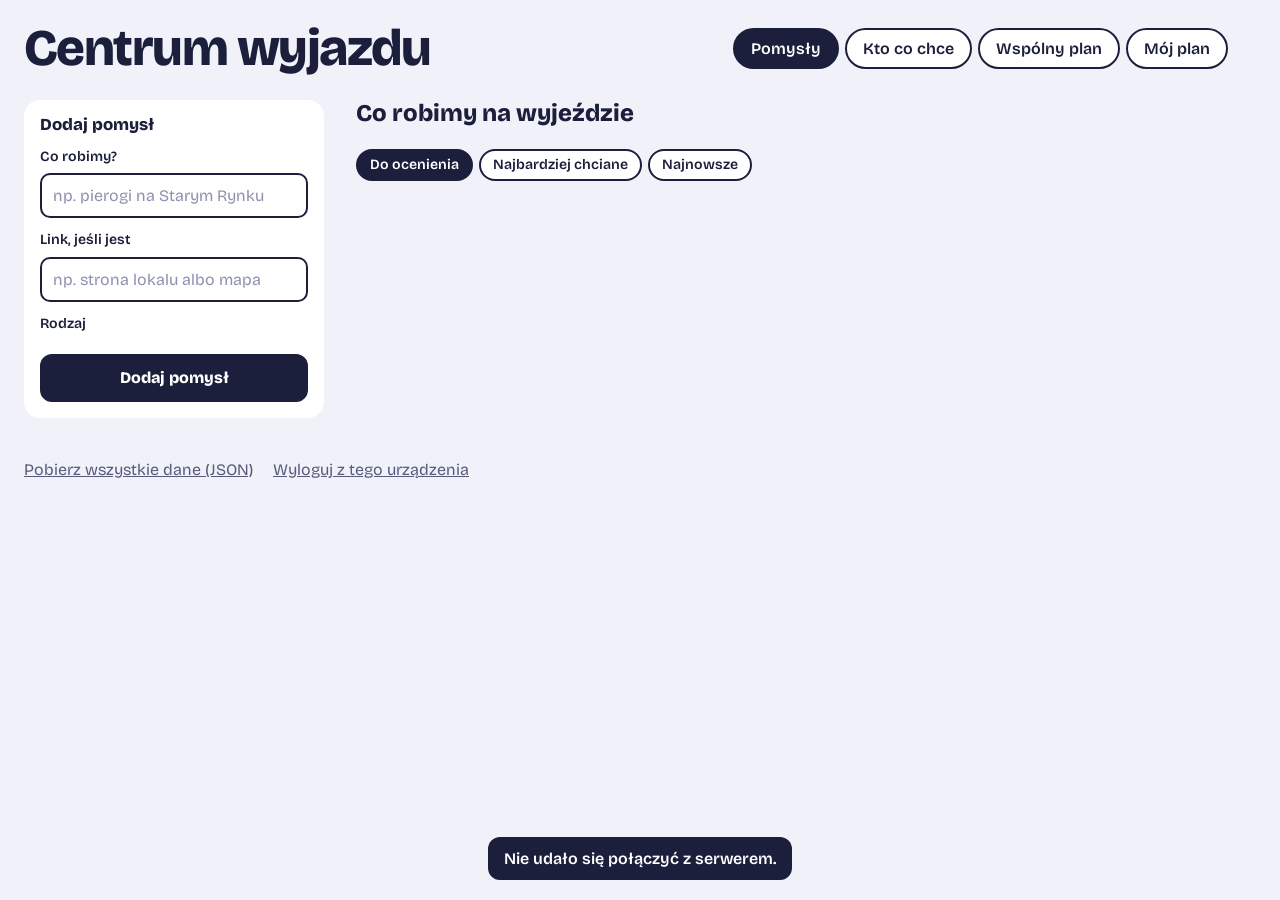
==== public/index.html @ 16a7a222 "Init with basic functions" ====
<!doctype html>
<html lang="pl">
<head>
<meta charset="utf-8">
<meta name="viewport" content="width=device-width, initial-scale=1">
<meta name="robots" content="noindex">
<title>Centrum wyjazdu</title>
<link rel="preconnect" href="https://fonts.googleapis.com">
<link rel="preconnect" href="https://fonts.gstatic.com" crossorigin>
<link href="https://fonts.googleapis.com/css2?family=Bricolage+Grotesque:opsz,wght@12..96,400;12..96,600;12..96,800&display=swap" rel="stylesheet">
<link rel="stylesheet" href="style.css">
<link rel="icon" href="data:,">
</head>
<body>

<header class="top">
  <h1 id="title">Centrum wyjazdu</h1>
  <nav class="tabs" aria-label="Zakładki">
    <button type="button" data-view="pomysly" aria-pressed="true">Pomysły</button>
    <button type="button" data-view="chetni" aria-pressed="false">Kto co chce</button>
    <button type="button" data-view="plan" aria-pressed="false">Wspólny plan</button>
    <button type="button" data-view="moj" aria-pressed="false">Mój plan</button>
  </nav>
  <button type="button" id="me-chip" class="me" title="Zmień osobę"></button>
</header>

<main>
  <section id="view-pomysly" class="ideas-view">
    <form id="add" class="add" autocomplete="off">
      <h3>Dodaj pomysł</h3>
      <label for="add-title">Co robimy?</label>
      <input id="add-title" name="title" maxlength="60" placeholder="np. pierogi na Starym Rynku" required>
      <label for="add-link">Link, jeśli jest</label>
      <input id="add-link" name="link" maxlength="300" inputmode="url" placeholder="np. strona lokalu albo mapa">
      <fieldset>
        <legend>Rodzaj</legend>
        <div id="cats" class="cats"></div>
      </fieldset>
      <button type="submit" class="btn">Dodaj pomysł</button>
    </form>

    <div>
      <h2>Co robimy na wyjeździe</h2>
      <p id="ideas-summary" class="hint"></p>
      <a href="#add" class="btn-line jump">Dodaj pomysł</a>
      <div id="filters" class="filters" role="group" aria-label="Pokaż rodzaj"></div>
      <div class="sorts" role="group" aria-label="Kolejność">
        <button type="button" data-sort="todo" aria-pressed="true">Do ocenienia</button>
        <button type="button" data-sort="hot" aria-pressed="false">Najbardziej chciane</button>
        <button type="button" data-sort="new" aria-pressed="false">Najnowsze</button>
      </div>
      <div id="ideas" class="ideas"></div>
    </div>
  </section>

  <section id="view-chetni" hidden>
    <h2>Kto co chce</h2>
    <p id="rank-summary" class="hint"></p>
    <div id="rank" class="rank"></div>
    <h2>Każda osoba</h2>
    <div id="people" class="people"></div>
    <details class="history">
      <summary>Historia <small id="events-count"></small></summary>
      <ol id="events" class="events"></ol>
    </details>
  </section>

  <section id="view-plan" class="mine" hidden>
    <aside class="side">
      <h2>Do ułożenia</h2>
      <p class="hint">Najbardziej chciane na górze. Przeciągnij kafelek na plan albo stuknij kafelek, a potem „Wstaw tutaj”.</p>
      <div id="pool" class="pool" data-drop="pool"></div>
    </aside>

    <div class="board-wrap">
      <h2>Wspólny plan</h2>
      <p id="plan-summary" class="hint"></p>
      <div id="board"></div>
    </div>
  </section>

  <section id="view-moj" hidden>
    <h2 id="where-h">Gdzie kto jest</h2>
    <section class="where" aria-labelledby="where-h">
      <div id="where-list"></div>
      <form id="where-form" class="where-form" autocomplete="off">
        <label for="where-note">Dopisek, jeśli chcesz</label>
        <div class="where-row">
          <input id="where-note" maxlength="60" placeholder="np. pawilon 5, wejście">
          <button type="submit" class="btn">Jestem tutaj</button>
        </div>
        <p class="where-hint">Wysyła się raz, po stuknięciu. Znika sama po 2 godzinach.</p>
      </form>
    </section>

    <h2>Mój plan</h2>
    <p id="mine-summary" class="hint"></p>
    <div id="mine-wants"></div>
    <div id="mine-board"></div>
  </section>
</main>

<footer>
  <a href="/api/export" download>Pobierz wszystkie dane (JSON)</a>
  <button type="button" id="logout" class="linklike">Wyloguj z tego urządzenia</button>
</footer>

<dialog id="login">
  <form id="login-form">
    <h2>Centrum wyjazdu ekipy</h2>
    <label for="login-pass">Hasło ekipy</label>
    <input id="login-pass" type="password" autocomplete="current-password" required>
    <p id="login-error" class="error" role="alert"></p>
    <button type="submit" class="btn">Wejdź</button>
  </form>
</dialog>

<dialog id="who">
  <form id="who-form" method="dialog">
    <h2>Jako kto się przedstawiasz?</h2>
    <div id="who-list" class="who-list"></div>
    <label for="who-name">Nowa osoba</label>
    <input id="who-name" maxlength="24" placeholder="np. Ania" autocomplete="given-name">
    <button type="submit" class="btn">To ja</button>
  </form>
</dialog>

<div id="toast" role="status" aria-live="polite"></div>
<script src="app.js"></script>
</body>
</html>
---- public/style.css ----
:root {
  --ink: #1b1f3b;
  --ink-soft: #565b7d;
  --page: #f1f2f9;
  --paper: #ffffff;
  --t-rano: #fff1b8;
  --t-dzien: #d6ecff;
  --t-wieczor: #e2dbff;
  --t-noc: #c8cae6;
  --c-atrakcje: #2cc5b3;
  --c-pga: #ff9a4d;
  --c-jedzenie: #b3a3ff;
  --c-inne: #ffd24d;
  --font: "Bricolage Grotesque", ui-rounded, "Segoe UI", system-ui, sans-serif;
}

* { box-sizing: border-box; }
html { -webkit-text-size-adjust: 100%; }
body {
  margin: 0;
  background: var(--page);
  color: var(--ink);
  font: 400 16px/1.45 var(--font);
}
h1, h2, h3 { margin: 0; line-height: 1.1; }
h2 { font-size: 1.5rem; font-weight: 800; margin-bottom: 12px; }
h3 { font-size: 1.05rem; font-weight: 800; }
button, input { font: inherit; color: inherit; }
button { cursor: pointer; }
:focus-visible { outline: 3px solid var(--ink); outline-offset: 2px; }
[hidden] { display: none !important; }

/* ---------- nagłówek ---------- */
.top {
  display: flex; flex-wrap: wrap; align-items: center; gap: 12px 20px;
  padding: 20px 24px 16px;
  max-width: 1280px; margin: 0 auto;
}
.top h1 {
  font-size: clamp(1.9rem, 5vw, 3.2rem);
  font-weight: 800; letter-spacing: -0.03em;
  margin-right: auto;
}
.tabs { display: flex; gap: 6px; flex-wrap: wrap; }
.tabs button {
  border: 2px solid var(--ink); background: var(--paper);
  border-radius: 999px; padding: 7px 16px; font-weight: 600;
}
.tabs button[aria-pressed="true"] { background: var(--ink); color: var(--paper); }
.me {
  display: flex; align-items: center; gap: 8px;
  border: 0; background: none; padding: 4px; font-weight: 600;
  text-decoration: underline; text-underline-offset: 3px;
}

main { max-width: 1280px; margin: 0 auto; padding: 8px 24px 40px; }
.hint { color: var(--ink-soft); margin: 0 0 14px; max-width: 60ch; }
footer { max-width: 1280px; margin: 0 auto; padding: 0 24px 40px; display: flex; gap: 20px; flex-wrap: wrap; }
footer a { color: var(--ink-soft); }

/* ---------- układ "mój plan" ---------- */
.mine, .ideas-view { display: grid; grid-template-columns: 300px minmax(0, 1fr); gap: 32px; align-items: start; }
.side { position: sticky; top: 12px; }

.pool {
  display: flex; flex-direction: column; gap: 10px;
  min-height: 90px; padding: 10px;
  border: 2px dashed #b9bcd6; border-radius: 16px;
}
.pool-empty { color: var(--ink-soft); margin: auto; text-align: center; padding: 8px; }

/* ---------- kafelek ---------- */
.tile {
  --c: var(--c-inne);
  position: relative;
  display: grid; grid-template-columns: 26px minmax(0, 1fr); column-gap: 10px; align-items: center;
  background: var(--c);
  border: 2px solid var(--ink); border-radius: 12px;
  box-shadow: 3px 3px 0 var(--ink);
  padding: 9px 12px 9px 10px;
  cursor: grab; user-select: none; -webkit-user-select: none;
  touch-action: none;
}
.tile svg { width: 26px; height: 26px; grid-row: span 2; fill: var(--ink); }
.tile-title { font-weight: 800; line-height: 1.15; overflow-wrap: anywhere; }
.tile-meta { grid-column: 2; font-size: 0.82rem; line-height: 1.25; opacity: 0.85; overflow-wrap: anywhere; }
.tile[aria-pressed="true"] { box-shadow: 0 0 0 4px var(--paper), 0 0 0 7px var(--ink); }
.tile.dragging { opacity: 0.25; box-shadow: none; }
.tile.before { margin-top: 14px; }
.tile.before::before {
  content: ""; position: absolute; left: 0; right: 0; top: -12px; height: 4px;
  background: var(--ink); border-radius: 2px;
}
.tile-del {
  position: absolute; top: -9px; right: -9px;
  width: 24px; height: 24px; border-radius: 50%;
  border: 2px solid var(--ink); background: var(--paper);
  font-weight: 800; line-height: 1; padding: 0;
}
.ghost {
  position: fixed; z-index: 50; pointer-events: none; margin: 0;
  transform: rotate(-3deg); box-shadow: 8px 10px 0 rgba(27, 31, 59, 0.35);
  cursor: grabbing;
}
.cat-atrakcje { --c: var(--c-atrakcje); }
.cat-pga { --c: var(--c-pga); }
.cat-jedzenie { --c: var(--c-jedzenie); }
.cat-inne { --c: var(--c-inne); }

/* ---------- zakładka pomysłów ---------- */
.ideas { display: grid; grid-template-columns: repeat(auto-fill, minmax(240px, 1fr)); gap: 18px; align-items: start; }
.idea {
  background: var(--paper); border: 2px solid var(--ink); border-radius: 14px;
  box-shadow: 4px 4px 0 var(--ink); overflow: hidden;
}
.idea-head {
  display: grid; grid-template-columns: 26px minmax(0, 1fr); gap: 10px; align-items: center;
  background: var(--c, var(--c-inne)); padding: 11px 12px; border-bottom: 2px solid var(--ink);
}
.idea-head svg { width: 26px; height: 26px; fill: var(--ink); }
.idea-head h3 { overflow-wrap: anywhere; }
.idea-head small { display: block; font-weight: 600; font-size: 0.8rem; opacity: 0.85; margin-top: 2px; }
.idea-body { padding: 12px; display: flex; flex-direction: column; gap: 8px; font-size: 0.94rem; }
.idea-body p { margin: 0; overflow-wrap: anywhere; }
.idea-body a { color: var(--ink); font-weight: 600; overflow-wrap: anywhere; }
.idea-who { display: flex; flex-wrap: wrap; gap: 3px; align-items: center; }
.idea-actions { display: flex; flex-wrap: wrap; gap: 6px; align-items: center; justify-content: space-between; margin-top: 2px; }
.idea-actions .mini { border-color: var(--ink); background: var(--paper); padding: 5px 12px; }
.idea-actions .mini.go { background: var(--ink); color: var(--paper); }
.jump { display: none; }
.side .btn-line { margin-top: 12px; width: 100%; }
.btn-line {
  border: 2px solid var(--ink); background: var(--paper); border-radius: 12px; padding: 9px 14px; font-weight: 800;
  text-decoration: none; color: var(--ink); text-align: center;
}
.linklike { border: 0; background: none; padding: 0; color: var(--ink-soft); text-decoration: underline; }
.error { color: #b3123f; font-weight: 600; margin: 0; min-height: 1.4em; }

/* ---------- formularz ---------- */
.add {
  position: sticky; top: 12px; padding: 16px;
  background: var(--paper); border-radius: 16px;
  display: flex; flex-direction: column; gap: 6px;
}
.add h3 { margin-bottom: 6px; }
label, legend { font-size: 0.88rem; font-weight: 600; padding: 0; }
input {
  width: 100%; padding: 9px 11px;
  border: 2px solid var(--ink); border-radius: 10px; background: var(--paper);
  margin-bottom: 6px;
}
input::placeholder { color: #8d91ad; }
fieldset { border: 0; padding: 0; margin: 0 0 8px; min-width: 0; }
.cats { display: flex; flex-wrap: wrap; gap: 6px; margin-top: 6px; }
.cats label {
  display: inline-flex; align-items: center; gap: 6px;
  padding: 5px 10px 5px 7px; border-radius: 999px;
  border: 2px solid transparent; background: color-mix(in srgb, var(--c) 35%, white);
  cursor: pointer; font-weight: 600;
}
.cats svg { width: 16px; height: 16px; fill: var(--ink); }
.cats input { position: absolute; opacity: 0; width: 1px; height: 1px; margin: 0; }
.cats label:has(input:checked) { background: var(--c); border-color: var(--ink); }
.cats label:has(input:focus-visible) { outline: 3px solid var(--ink); outline-offset: 2px; }
.btn {
  border: 2px solid var(--ink); background: var(--ink); color: var(--paper);
  border-radius: 12px; padding: 10px 16px; font-weight: 800;
}

/* ---------- plansza ---------- */
.board { display: grid; gap: 10px; grid-template-columns: auto repeat(var(--days), minmax(0, 1fr)); }
.day-h { font-size: 1.25rem; font-weight: 800; padding: 0 4px 2px; align-self: end; }
.part-h {
  font-weight: 600; color: var(--ink-soft);
  writing-mode: vertical-rl; transform: rotate(180deg);
  text-align: center; padding: 0 2px;
}
.slot {
  position: relative;
  min-height: 132px; padding: 10px;
  border-radius: 16px; background: var(--tint, #e4e6f2);
  display: flex; flex-direction: column; gap: 10px;
}
.slot-label { display: none; font-weight: 600; color: var(--ink-soft); font-size: 0.9rem; }
.t-rano { --tint: var(--t-rano); }
.t-dzien { --tint: var(--t-dzien); }
.t-wieczor { --tint: var(--t-wieczor); }
.t-noc { --tint: var(--t-noc); }
.slot.over, .pool.over { outline: 3px dashed var(--ink); outline-offset: -3px; }
.slot.is-away {
  background-image: repeating-linear-gradient(135deg, transparent 0 10px, rgba(27, 31, 59, 0.1) 10px 13px);
}
.slot-foot { margin-top: auto; display: flex; gap: 6px; flex-wrap: wrap; justify-content: flex-end; }
.mini {
  border: 2px solid transparent; background: rgba(255, 255, 255, 0.6);
  border-radius: 999px; padding: 3px 10px; font-size: 0.82rem; font-weight: 600;
}
.mini[aria-pressed="true"] { background: var(--ink); color: var(--paper); }
.mini.place { border-color: var(--ink); background: var(--paper); }

/* ---------- wspólny plan ---------- */
.pick {
  display: grid; grid-template-columns: 20px minmax(0, 1fr) auto; gap: 4px 8px; align-items: center;
  background: var(--paper); border-radius: 10px; padding: 7px 9px;
  border: 2px solid transparent;
}
.pick svg { width: 20px; height: 20px; fill: var(--c); stroke: var(--ink); stroke-width: 1.5; }
.pick-title { font-weight: 600; line-height: 1.2; overflow-wrap: anywhere; }
.pick-count { font-weight: 800; font-variant-numeric: tabular-nums; }
.pick-who { grid-column: 1 / -1; display: flex; flex-wrap: wrap; gap: 3px; }
.pick.win { background: var(--c); border-color: var(--ink); box-shadow: 3px 3px 0 var(--ink); }
.pick.win svg { fill: var(--ink); stroke: none; }
.pick.win .pick-title { font-weight: 800; }
.slot-none { color: var(--ink-soft); font-size: 0.9rem; margin: auto 0; }
.away-line { font-size: 0.82rem; color: var(--ink-soft); margin-top: auto; }

.av {
  display: inline-grid; place-items: center;
  width: 24px; height: 24px; border-radius: 50%;
  border: 2px solid var(--ink); background: var(--avc, var(--c-inne));
  font-size: 0.68rem; font-weight: 800; flex: none;
}
.av.big { width: 38px; height: 38px; font-size: 0.95rem; }

/* ---------- kto co ---------- */
.people { display: grid; grid-template-columns: repeat(auto-fill, minmax(280px, 1fr)); gap: 16px; margin-bottom: 36px; }
.person { background: var(--paper); border-radius: 16px; padding: 16px; }
.person-head { display: flex; align-items: center; gap: 10px; margin-bottom: 12px; }
.person-head small { display: block; color: var(--ink-soft); font-weight: 400; font-size: 0.85rem; }
.person table { width: 100%; border-collapse: collapse; font-size: 0.92rem; }
.person th, .person td { text-align: left; vertical-align: top; padding: 5px 0; border-top: 1px solid #e3e5f0; }
.person th { font-weight: 600; color: var(--ink-soft); white-space: nowrap; padding-right: 12px; width: 1%; }
.person td ul { list-style: none; margin: 0; padding: 0; }
.dot { display: inline-block; width: 10px; height: 10px; border-radius: 50%; border: 1.5px solid var(--ink); background: var(--c); margin-right: 6px; }
.person .muted, .muted { color: var(--ink-soft); }
.person h4 { margin: 14px 0 4px; font-size: 0.88rem; }
.person p { margin: 0; font-size: 0.92rem; }

.events { list-style: none; margin: 0; padding: 0; max-width: 70ch; }
.events li { display: grid; grid-template-columns: 7.5em minmax(0, 1fr); gap: 12px; padding: 7px 0; border-top: 1px solid #dcdfee; }
.events time { color: var(--ink-soft); font-variant-numeric: tabular-nums; font-size: 0.9rem; }

/* ---------- ocena 1–3 ---------- */
.pips { display: inline-flex; gap: 2px; margin-right: 6px; vertical-align: middle; }
.pips i { width: 7px; height: 7px; border-radius: 50%; background: currentColor; }
.rate { display: grid; grid-template-columns: repeat(3, minmax(0, 1fr)); gap: 6px; }
.rate button {
  display: flex; flex-direction: column; align-items: center; gap: 4px;
  border: 2px solid var(--ink); background: var(--paper); border-radius: 10px;
  padding: 7px 4px; font-size: 0.82rem; font-weight: 600; line-height: 1.1; min-height: 48px;
}
.rate .pips { margin: 0; }
.rate button[aria-pressed="true"] { background: var(--ink); color: var(--paper); box-shadow: 2px 2px 0 var(--c, var(--ink)); }
.grp { display: inline-flex; align-items: center; gap: 3px; margin-right: 10px; }
.sr { position: absolute; width: 1px; height: 1px; overflow: hidden; clip-path: inset(50%); }
.av.l1 { opacity: 0.5; }
.filters { display: flex; flex-wrap: wrap; gap: 6px; margin-bottom: 8px; }
.filters button {
  display: inline-flex; align-items: center; gap: 6px; min-height: 40px;
  padding: 5px 12px 5px 9px; border-radius: 999px; font-weight: 600;
  border: 2px solid transparent; background: color-mix(in srgb, var(--c, var(--paper)) 35%, white);
}
.filters button.all { --c: var(--paper); padding-left: 12px; border-color: var(--ink); }
.filters svg { width: 16px; height: 16px; fill: var(--ink); }
.filters .n { font-size: 0.8rem; opacity: 0.7; font-variant-numeric: tabular-nums; }
.filters button[aria-pressed="true"] { background: var(--c); border-color: var(--ink); box-shadow: 2px 2px 0 var(--ink); }
.filters button.all[aria-pressed="true"] { background: var(--ink); color: var(--paper); }
.sorts { display: flex; flex-wrap: wrap; gap: 6px; margin-bottom: 16px; }
.sorts button { border: 2px solid var(--ink); background: var(--paper); border-radius: 999px; padding: 4px 12px; font-size: 0.88rem; font-weight: 600; }
.sorts button[aria-pressed="true"] { background: var(--ink); color: var(--paper); }

/* ---------- kto co chce ---------- */
.rank { display: flex; flex-direction: column; gap: 10px; margin-bottom: 36px; max-width: 760px; }
.rank-row {
  display: grid; grid-template-columns: 1.6em 24px minmax(0, 1fr) auto; gap: 10px; align-items: start;
  background: var(--paper); border-radius: 14px; padding: 12px 14px;
  border-left: 8px solid var(--c);
}
.rank-row svg { width: 24px; height: 24px; fill: var(--c); stroke: var(--ink); stroke-width: 1.5; }
.rank-n { font-weight: 800; color: var(--ink-soft); font-variant-numeric: tabular-nums; }
.rank-main { display: flex; flex-direction: column; gap: 4px; min-width: 0; }
.rank-main strong { overflow-wrap: anywhere; }
.rank-main small { color: var(--ink-soft); }
.rank-score {
  font-weight: 800; font-size: 1.2rem; min-width: 2.2em; text-align: center;
  border: 2px solid var(--ink); border-radius: 10px; background: var(--c); padding: 2px 6px;
}
.person ul { list-style: none; margin: 0; padding: 0; font-size: 0.92rem; }
.person h4 { display: flex; align-items: center; }

/* ---------- kafelek: chętni ---------- */
.tile-who { grid-column: 2; display: flex; flex-wrap: wrap; gap: 3px; margin-top: 5px; }
.tile-warn {
  grid-column: 1 / -1; margin-top: 6px; padding: 3px 8px; border-radius: 8px;
  background: var(--paper); font-size: 0.8rem; font-weight: 800;
}
.tile-warn::before { content: "⚠ "; }

/* ---------- mój plan ---------- */
.wants { background: var(--paper); border-radius: 16px; padding: 14px 16px; margin-bottom: 20px; max-width: 760px; }
.wants ul { list-style: none; margin: 8px 0 12px; padding: 0; display: flex; flex-wrap: wrap; gap: 6px; }
.wants li { display: inline-flex; align-items: center; padding: 3px 10px; border-radius: 999px; background: color-mix(in srgb, var(--c) 45%, white); font-weight: 600; font-size: 0.9rem; }
#mine-board .pick .pips { color: var(--ink); }

/* ---------- gdzie kto jest ---------- */
.where {
  display: grid; grid-template-columns: minmax(0, 1fr) minmax(280px, 380px); gap: 12px 32px; align-items: start;
  background: var(--paper); border-radius: 16px; padding: 16px; margin-bottom: 36px;
}
.where-list { list-style: none; margin: 0; padding: 0; }
.where-list li {
  display: grid; grid-template-columns: auto minmax(0, 1fr) auto; gap: 12px; align-items: center;
  padding: 10px 0; border-top: 1px solid #e3e5f0;
}
.where-list li:first-child { border-top: 0; padding-top: 0; }
.where-list strong, .where-note, .where-list small { display: block; overflow-wrap: anywhere; }
.where-list small { color: var(--ink-soft); font-size: 0.85rem; }
.where-note { font-size: 0.94rem; }
.where-act { display: flex; gap: 6px; }
.where-act .mini { border-color: var(--ink); background: var(--paper); padding: 5px 12px; text-decoration: none; color: var(--ink); }
.where-act .mini.go { background: var(--ink); color: var(--paper); }
.where-empty { margin: 0; }
.where-form { display: flex; flex-direction: column; gap: 6px; }
.where-row { display: flex; gap: 8px; }
.where-row input { margin: 0; flex: 1; min-width: 0; }
.where-row .btn { flex: none; white-space: nowrap; }
.where-hint { margin: 0; font-size: 0.85rem; color: var(--ink-soft); }

/* ---------- historia (zwinięta) ---------- */
.history { margin-top: 8px; }
.history summary {
  cursor: pointer; list-style: none; display: inline-flex; align-items: center; gap: 10px;
  font-size: 1.5rem; font-weight: 800; margin-bottom: 12px;
}
.history summary::-webkit-details-marker { display: none; }
.history summary::before { content: "▸"; font-size: 1rem; transition: transform 0.15s; }
.history[open] summary::before { transform: rotate(90deg); }
.history summary small { font-size: 1rem; font-weight: 600; color: var(--ink-soft); }

/* ---------- okno imienia ---------- */
dialog {
  border: 2px solid var(--ink); border-radius: 18px; box-shadow: 6px 6px 0 var(--ink);
  padding: 24px; width: min(92vw, 380px); color: var(--ink); background: var(--paper);
}
dialog::backdrop { background: rgba(27, 31, 59, 0.55); }
dialog form { display: flex; flex-direction: column; gap: 8px; }
.who-list { display: flex; flex-wrap: wrap; gap: 6px; margin-bottom: 6px; }
.who-list button {
  display: inline-flex; align-items: center; gap: 6px;
  border: 2px solid var(--ink); background: var(--paper); border-radius: 999px; padding: 4px 12px 4px 4px; font-weight: 600;
}

#toast {
  position: fixed; left: 50%; bottom: 20px; transform: translateX(-50%);
  background: var(--ink); color: var(--paper); padding: 10px 16px; border-radius: 12px;
  font-weight: 600; max-width: 90vw; z-index: 60;
}
#toast:empty { display: none; }

/* ---------- telefon ---------- */
@media (max-width: 860px) {
  .top { padding: 16px 16px 12px; }
  main { padding: 8px 16px 32px; }
  footer { padding: 0 16px 32px; }
  .mine, .ideas-view { grid-template-columns: minmax(0, 1fr); gap: 24px; }
  .side, .add { position: static; }
  .ideas-view > .add { order: 2; }
  .jump { display: inline-block; margin-bottom: 16px; }
  .pool { flex-direction: row; flex-wrap: wrap; }
  .pool .tile { flex: 1 1 150px; }
  .board { display: flex; flex-direction: column; }
  .part-h, .gap { display: none; }
  .day-h { margin-top: 12px; align-self: auto; }
  .slot { min-height: 96px; }
  .slot-label { display: block; }
  .events li { grid-template-columns: minmax(0, 1fr); gap: 0; }
  .where { grid-template-columns: minmax(0, 1fr); gap: 16px; }
  .where-form { border-top: 1px solid #e3e5f0; padding-top: 14px; }
}

@media (prefers-reduced-motion: reduce) {
  .ghost { transform: none; }
}
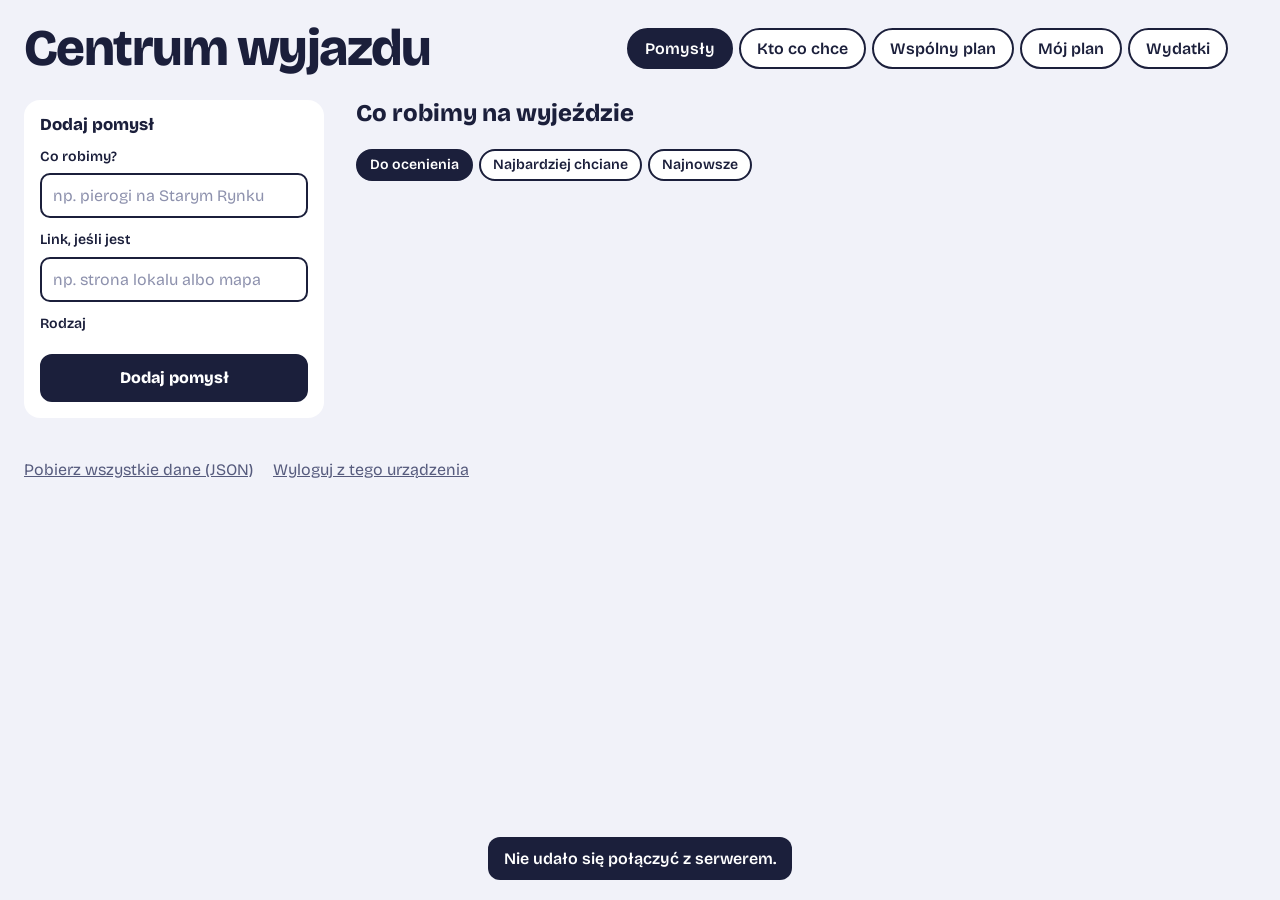
==== commit 348e4c75: "Wydatki, edycja pomysłów, równe szerokości" ====
--- a/public/index.html
+++ b/public/index.html
@@ -20,6 +20,7 @@
     <button type="button" data-view="chetni" aria-pressed="false">Kto co chce</button>
     <button type="button" data-view="plan" aria-pressed="false">Wspólny plan</button>
     <button type="button" data-view="moj" aria-pressed="false">Mój plan</button>
+    <button type="button" data-view="wydatki" aria-pressed="false">Wydatki</button>
   </nav>
   <button type="button" id="me-chip" class="me" title="Zmień osobę"></button>
 </header>
@@ -55,7 +56,7 @@
 
   <section id="view-chetni" hidden>
     <h2>Kto co chce</h2>
-    <p id="rank-summary" class="hint"></p>
+    <div id="rank-summary" class="rank-summary"></div>
     <div id="rank" class="rank"></div>
     <h2>Każda osoba</h2>
     <div id="people" class="people"></div>
@@ -98,6 +99,35 @@
     <div id="mine-wants"></div>
     <div id="mine-board"></div>
   </section>
+
+  <section id="view-wydatki" class="ideas-view" hidden>
+    <form id="exp" class="add" autocomplete="off">
+      <h3>Dodaj wydatek</h3>
+      <label for="exp-title">Za co?</label>
+      <input id="exp-title" name="title" maxlength="60" placeholder="np. pizza, nocleg, paliwo" required>
+      <label for="exp-amount">Ile? (zł)</label>
+      <input id="exp-amount" name="amount" inputmode="decimal" maxlength="12" placeholder="np. 120 albo 45,50" required>
+      <label for="exp-payer">Kto płaci?</label>
+      <select id="exp-payer" name="payer" required></select>
+      <fieldset>
+        <legend>Kto się składa? <button type="button" id="exp-all" class="linklike">zaznacz wszystkich</button></legend>
+        <div id="exp-split" class="split"></div>
+      </fieldset>
+      <p id="exp-share" class="where-hint"></p>
+      <button type="submit" class="btn">Dodaj wydatek</button>
+    </form>
+
+    <div>
+      <h2>Wspólne wydatki</h2>
+      <p id="exp-summary" class="hint"></p>
+      <a href="#exp" class="btn-line jump">Dodaj wydatek</a>
+      <div id="exp-settle"></div>
+      <h2>Bilans</h2>
+      <div id="exp-balance" class="balance"></div>
+      <h2>Lista wydatków</h2>
+      <div id="exp-list" class="exp-list"></div>
+    </div>
+  </section>
 </main>
 
 <footer>
@@ -115,12 +145,30 @@
   </form>
 </dialog>
 
+<dialog id="edit">
+  <form id="edit-form" autocomplete="off">
+    <h2>Edytuj pomysł</h2>
+    <label for="edit-title">Co robimy?</label>
+    <input id="edit-title" name="title" maxlength="60" required>
+    <label for="edit-link">Link, jeśli jest</label>
+    <input id="edit-link" name="link" maxlength="300" inputmode="url">
+    <fieldset>
+      <legend>Rodzaj</legend>
+      <div id="edit-cats" class="cats"></div>
+    </fieldset>
+    <div class="dialog-actions">
+      <button type="button" class="btn-line" id="edit-cancel">Anuluj</button>
+      <button type="submit" class="btn">Zapisz</button>
+    </div>
+  </form>
+</dialog>
+
 <dialog id="who">
   <form id="who-form" method="dialog">
     <h2>Jako kto się przedstawiasz?</h2>
     <div id="who-list" class="who-list"></div>
     <label for="who-name">Nowa osoba</label>
-    <input id="who-name" maxlength="24" placeholder="np. Ania" autocomplete="given-name">
+    <input id="who-name" maxlength="24" placeholder="imię albo ksywka" autocomplete="given-name">
     <button type="submit" class="btn">To ja</button>
   </form>
 </dialog>
--- a/public/style.css
+++ b/public/style.css
@@ -270,7 +270,20 @@
 .sorts button[aria-pressed="true"] { background: var(--ink); color: var(--paper); }
 
 /* ---------- kto co chce ---------- */
-.rank { display: flex; flex-direction: column; gap: 10px; margin-bottom: 36px; max-width: 760px; }
+.rank-summary { margin-bottom: 18px; }
+.rank-summary .hint { margin-bottom: 8px; }
+.todo-people { list-style: none; margin: 0; padding: 0; display: flex; flex-wrap: wrap; gap: 6px; }
+.todo-people li {
+  display: inline-flex; align-items: center; gap: 7px; min-height: 36px;
+  padding: 4px 5px 4px 5px; border-radius: 999px; background: var(--paper); font-weight: 600;
+}
+.todo-people li > span:not(.av):not(.n) { overflow-wrap: anywhere; }
+.todo-people .n {
+  min-width: 24px; height: 24px; padding: 0 6px; border-radius: 999px;
+  display: inline-grid; place-items: center;
+  background: var(--ink); color: var(--paper); font-size: 0.78rem; font-weight: 800; font-variant-numeric: tabular-nums;
+}
+.rank { display: flex; flex-direction: column; gap: 10px; margin-bottom: 36px; }
 .rank-row {
   display: grid; grid-template-columns: 1.6em 24px minmax(0, 1fr) auto; gap: 10px; align-items: start;
   background: var(--paper); border-radius: 14px; padding: 12px 14px;
@@ -297,7 +310,7 @@
 .tile-warn::before { content: "⚠ "; }
 
 /* ---------- mój plan ---------- */
-.wants { background: var(--paper); border-radius: 16px; padding: 14px 16px; margin-bottom: 20px; max-width: 760px; }
+.wants { background: var(--paper); border-radius: 16px; padding: 14px 16px; margin-bottom: 20px; }
 .wants ul { list-style: none; margin: 8px 0 12px; padding: 0; display: flex; flex-wrap: wrap; gap: 6px; }
 .wants li { display: inline-flex; align-items: center; padding: 3px 10px; border-radius: 999px; background: color-mix(in srgb, var(--c) 45%, white); font-weight: 600; font-size: 0.9rem; }
 #mine-board .pick .pips { color: var(--ink); }
@@ -326,6 +339,47 @@
 .where-row .btn { flex: none; white-space: nowrap; }
 .where-hint { margin: 0; font-size: 0.85rem; color: var(--ink-soft); }
 
+/* ---------- wydatki ---------- */
+select {
+  width: 100%; padding: 9px 11px; margin-bottom: 6px;
+  border: 2px solid var(--ink); border-radius: 10px; background: var(--paper); font: inherit; color: inherit;
+}
+legend { display: flex; width: 100%; justify-content: space-between; align-items: baseline; gap: 8px; }
+legend .linklike { font-size: 0.82rem; font-weight: 600; }
+.split { display: flex; flex-wrap: wrap; gap: 6px; margin-top: 6px; }
+.split label {
+  display: inline-flex; align-items: center; gap: 6px; min-height: 40px;
+  padding: 4px 12px 4px 5px; border-radius: 999px; border: 2px solid #c9cce0; background: var(--paper);
+  cursor: pointer; font-weight: 600; opacity: 0.6;
+}
+.split input { position: absolute; opacity: 0; width: 1px; height: 1px; margin: 0; }
+.split label:has(input:checked) { border-color: var(--ink); opacity: 1; box-shadow: 2px 2px 0 var(--ink); }
+.split label:has(input:focus-visible) { outline: 3px solid var(--ink); outline-offset: 2px; }
+.amt { font-weight: 800; font-variant-numeric: tabular-nums; white-space: nowrap; }
+
+.settle { background: var(--paper); border: 2px solid var(--ink); border-radius: 14px; box-shadow: 4px 4px 0 var(--ink); padding: 14px 16px; margin-bottom: 28px; }
+.settle h3 { margin-bottom: 6px; }
+.settle ul { list-style: none; margin: 0; padding: 0; }
+.settle li { display: grid; grid-template-columns: auto minmax(0, 1fr) auto auto; gap: 10px; align-items: center; padding: 8px 0; border-top: 1px solid #e3e5f0; }
+.settle li:first-child { border-top: 0; }
+.settle li.mine { background: color-mix(in srgb, var(--c-inne) 35%, white); margin: 0 -8px; padding: 8px; border-radius: 10px; }
+.settle .mini { border-color: var(--ink); background: var(--paper); padding: 5px 12px; }
+
+.balance { display: grid; grid-template-columns: repeat(auto-fill, minmax(200px, 1fr)); gap: 8px; margin-bottom: 28px; }
+.bal { display: grid; grid-template-columns: auto minmax(0, 1fr) auto; gap: 10px; align-items: center; background: var(--paper); border-radius: 12px; padding: 9px 12px; border-left: 6px solid #c9cce0; }
+.bal span { overflow-wrap: anywhere; }
+.bal.plus { border-left-color: var(--c-atrakcje); }
+.bal.minus { border-left-color: var(--c-pga); }
+
+.exp-list { display: flex; flex-direction: column; gap: 10px; }
+.exp { background: var(--paper); border-radius: 14px; padding: 12px 14px; display: flex; flex-direction: column; gap: 4px; }
+.exp-head { display: flex; justify-content: space-between; gap: 12px; align-items: baseline; }
+.exp-head strong { overflow-wrap: anywhere; }
+.exp small { color: var(--ink-soft); }
+.exp-foot { display: flex; justify-content: space-between; align-items: center; gap: 8px; }
+.exp-foot .mini { border-color: var(--ink); background: var(--paper); padding: 4px 12px; margin-left: auto; }
+.exp.is-settle { background: transparent; border: 2px dashed #c9cce0; }
+
 /* ---------- historia (zwinięta) ---------- */
 .history { margin-top: 8px; }
 .history summary {
@@ -344,6 +398,9 @@
 }
 dialog::backdrop { background: rgba(27, 31, 59, 0.55); }
 dialog form { display: flex; flex-direction: column; gap: 8px; }
+.dialog-actions { display: flex; gap: 8px; margin-top: 4px; }
+.dialog-actions > * { flex: 1; min-height: 44px; }
+.own-actions { display: flex; gap: 6px; }
 .who-list { display: flex; flex-wrap: wrap; gap: 6px; margin-bottom: 6px; }
 .who-list button {
   display: inline-flex; align-items: center; gap: 6px;
@@ -360,6 +417,8 @@
 /* ---------- telefon ---------- */
 @media (max-width: 860px) {
   .top { padding: 16px 16px 12px; }
+  .tabs { gap: 5px; }
+  .tabs button { padding: 6px 12px; font-size: 0.94rem; }
   main { padding: 8px 16px 32px; }
   footer { padding: 0 16px 32px; }
   .mine, .ideas-view { grid-template-columns: minmax(0, 1fr); gap: 24px; }
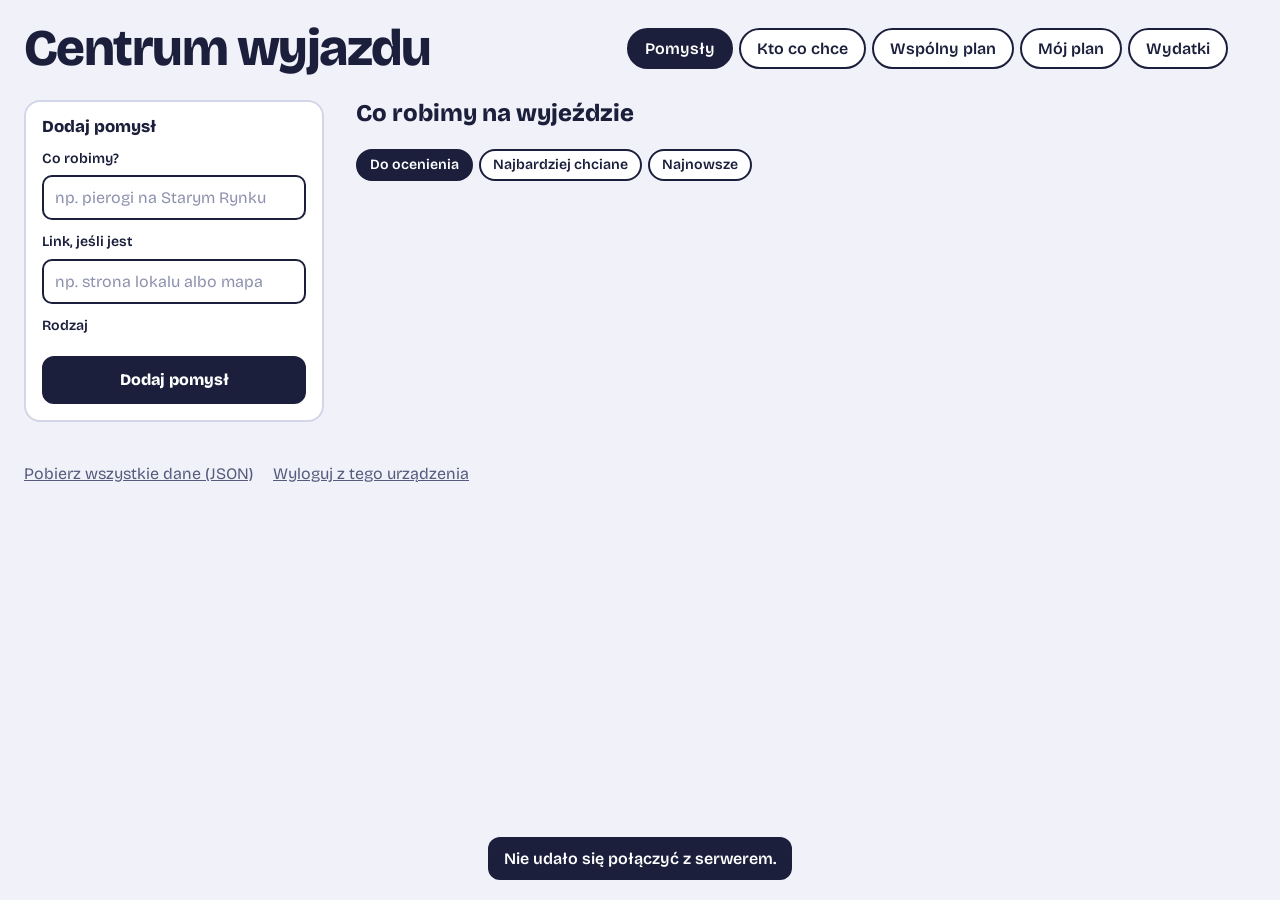
==== commit 5edd285b: "Edycja wydatków, tryb admina" ====
--- a/public/index.html
+++ b/public/index.html
@@ -133,6 +133,7 @@
 <footer>
   <a href="/api/export" download>Pobierz wszystkie dane (JSON)</a>
   <button type="button" id="logout" class="linklike">Wyloguj z tego urządzenia</button>
+  <button type="button" id="admin-toggle" class="linklike" hidden>Tryb admina</button>
 </footer>
 
 <dialog id="login">
@@ -142,6 +143,42 @@
     <input id="login-pass" type="password" autocomplete="current-password" required>
     <p id="login-error" class="error" role="alert"></p>
     <button type="submit" class="btn">Wejdź</button>
+  </form>
+</dialog>
+
+<dialog id="admin-login">
+  <form id="admin-form">
+    <h2>Tryb admina</h2>
+    <p class="where-hint">Admin może edytować i usuwać wszystkie pomysły i wydatki oraz zmieniać imiona i usuwać osoby. Działa na tym urządzeniu przez 30 dni.</p>
+    <label for="admin-pass">Hasło admina</label>
+    <input id="admin-pass" type="password" autocomplete="off" required>
+    <p id="admin-error" class="error" role="alert"></p>
+    <div class="dialog-actions">
+      <button type="button" class="btn-line" data-close>Anuluj</button>
+      <button type="submit" class="btn">Włącz</button>
+    </div>
+  </form>
+</dialog>
+
+<dialog id="exp-edit">
+  <form id="exp-edit-form" autocomplete="off">
+    <h2>Edytuj wydatek</h2>
+    <div id="exp-edit-title-wrap">
+      <label for="exp-edit-title">Za co?</label>
+      <input id="exp-edit-title" name="title" maxlength="60">
+    </div>
+    <label for="exp-edit-amount">Ile? (zł)</label>
+    <input id="exp-edit-amount" name="amount" inputmode="decimal" maxlength="12" required>
+    <label for="exp-edit-payer">Kto płaci?</label>
+    <select id="exp-edit-payer" name="payer" required></select>
+    <fieldset>
+      <legend>Kto się składa?</legend>
+      <div id="exp-edit-split" class="split"></div>
+    </fieldset>
+    <div class="dialog-actions">
+      <button type="button" class="btn-line" data-close>Anuluj</button>
+      <button type="submit" class="btn">Zapisz</button>
+    </div>
   </form>
 </dialog>
 
--- a/public/style.css
+++ b/public/style.css
@@ -2,6 +2,7 @@
   --ink: #1b1f3b;
   --ink-soft: #565b7d;
   --page: #f1f2f9;
+  --line: #d3d6e8;
   --paper: #ffffff;
   --t-rano: #fff1b8;
   --t-dzien: #d6ecff;
@@ -29,6 +30,8 @@
 button { cursor: pointer; }
 :focus-visible { outline: 3px solid var(--ink); outline-offset: 2px; }
 [hidden] { display: none !important; }
+/* Białe panele mają obwódkę, żeby ich krawędzie było widać także na ekranach, które rozjaśniają tło. */
+.add, .person, .rank-row, .wants, .where, .bal, .exp, .todo-people li { border: 2px solid var(--line); }
 
 /* ---------- nagłówek ---------- */
 .top {
@@ -401,6 +404,12 @@
 .dialog-actions { display: flex; gap: 8px; margin-top: 4px; }
 .dialog-actions > * { flex: 1; min-height: 44px; }
 .own-actions { display: flex; gap: 6px; }
+.admin-tag {
+  display: inline-block; padding: 1px 8px; border-radius: 999px; margin-left: 4px;
+  background: var(--ink); color: var(--paper); font-size: 0.72rem; font-weight: 800; text-decoration: none; vertical-align: middle;
+}
+.admin-row { display: flex; flex-wrap: wrap; gap: 6px; margin: -4px 0 12px; }
+.admin-row .mini { border-color: var(--ink); background: var(--paper); padding: 4px 12px; }
 .who-list { display: flex; flex-wrap: wrap; gap: 6px; margin-bottom: 6px; }
 .who-list button {
   display: inline-flex; align-items: center; gap: 6px;
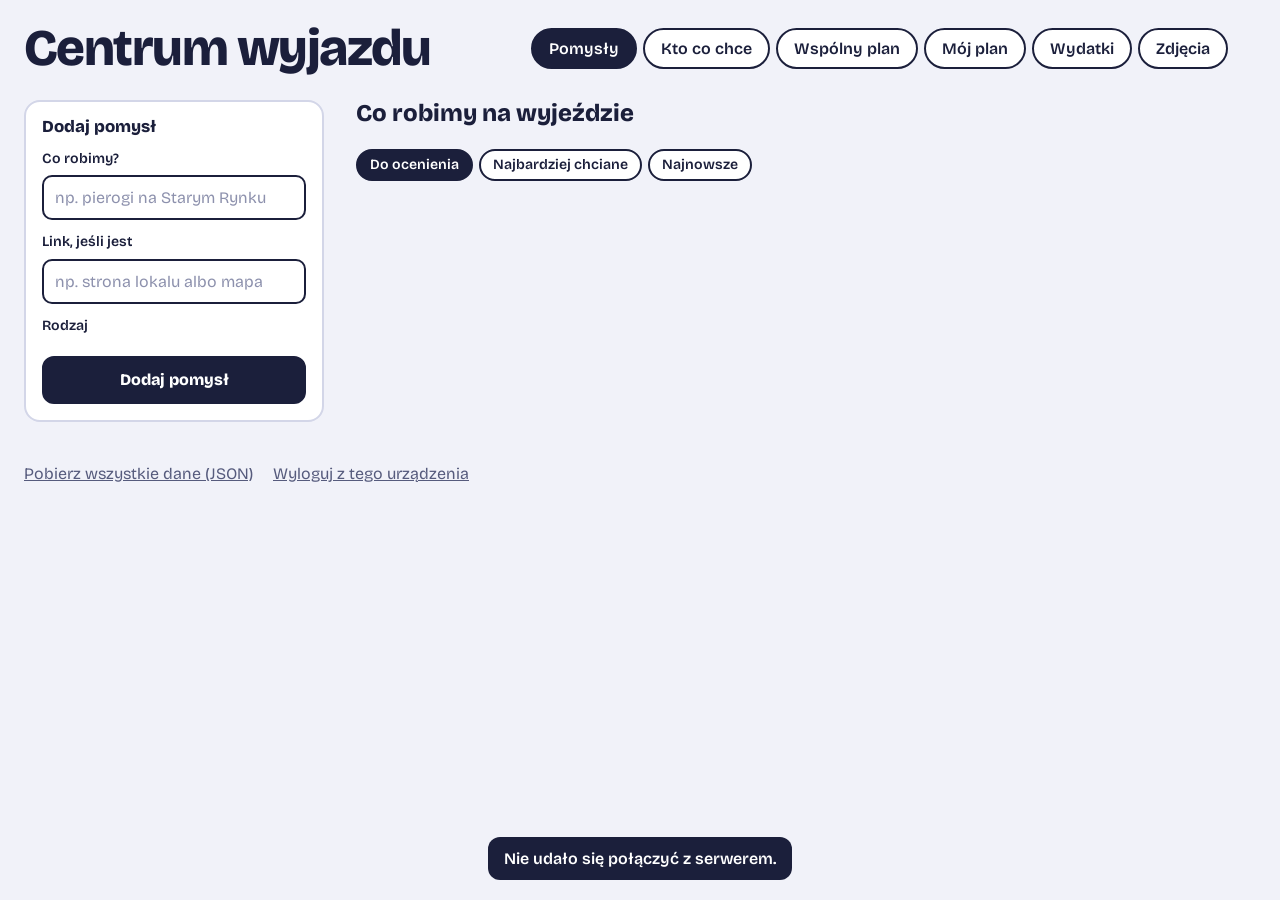
==== commit 4e9d461e: "Zdjęcia: wrzucanie i pobieranie jako ZIP" ====
--- a/public/index.html
+++ b/public/index.html
@@ -21,6 +21,7 @@
     <button type="button" data-view="plan" aria-pressed="false">Wspólny plan</button>
     <button type="button" data-view="moj" aria-pressed="false">Mój plan</button>
     <button type="button" data-view="wydatki" aria-pressed="false">Wydatki</button>
+    <button type="button" data-view="zdjecia" aria-pressed="false">Zdjęcia</button>
   </nav>
   <button type="button" id="me-chip" class="me" title="Zmień osobę"></button>
 </header>
@@ -122,11 +123,32 @@
       <p id="exp-summary" class="hint"></p>
       <a href="#exp" class="btn-line jump">Dodaj wydatek</a>
       <div id="exp-settle"></div>
-      <h2>Bilans</h2>
-      <div id="exp-balance" class="balance"></div>
-      <h2>Lista wydatków</h2>
-      <div id="exp-list" class="exp-list"></div>
-    </div>
+      <details class="history" data-fold="bilans" open>
+        <summary>Bilans</summary>
+        <div id="exp-balance" class="balance"></div>
+      </details>
+      <details class="history" data-fold="lista" open>
+        <summary>Lista wydatków <small id="exp-count"></small></summary>
+        <div id="exp-list" class="exp-list"></div>
+      </details>
+    </div>
+  </section>
+
+  <section id="view-zdjecia" class="media-view" hidden>
+    <h2>Zdjęcia i filmy</h2>
+    <p id="media-summary" class="hint"></p>
+    <div class="media-actions">
+      <button type="button" id="media-pick" class="btn">Wrzuć zdjęcia i filmy</button>
+      <a id="media-zip" class="btn-line" href="/api/media/zip" download hidden>Pobierz wszystko (ZIP)</a>
+    </div>
+    <input id="media-input" type="file" multiple accept="image/*,video/*" hidden>
+    <div id="media-progress"></div>
+    <h2>Kto ile wrzucił</h2>
+    <div id="media-people" class="media-people"></div>
+    <details class="history">
+      <summary>Lista plików <small id="media-count"></small></summary>
+      <div id="media-list" class="media-list"></div>
+    </details>
   </section>
 </main>
 
@@ -194,7 +216,7 @@
       <div id="edit-cats" class="cats"></div>
     </fieldset>
     <div class="dialog-actions">
-      <button type="button" class="btn-line" id="edit-cancel">Anuluj</button>
+      <button type="button" class="btn-line" data-close>Anuluj</button>
       <button type="submit" class="btn">Zapisz</button>
     </div>
   </form>
@@ -211,6 +233,6 @@
 </dialog>
 
 <div id="toast" role="status" aria-live="polite"></div>
-<script src="app.js"></script>
+<script type="module" src="app.js"></script>
 </body>
 </html>
--- a/public/style.css
+++ b/public/style.css
@@ -111,8 +111,10 @@
 .cat-inne { --c: var(--c-inne); }
 
 /* ---------- zakładka pomysłów ---------- */
-.ideas { display: grid; grid-template-columns: repeat(auto-fill, minmax(240px, 1fr)); gap: 18px; align-items: start; }
+/* Wszystkie karty pomysłów mają wysokość najwyższej (1fr), przyciski zawsze na dole karty. */
+.ideas { display: grid; grid-template-columns: repeat(auto-fill, minmax(240px, 1fr)); grid-auto-rows: 1fr; gap: 18px; }
 .idea {
+  display: flex; flex-direction: column;
   background: var(--paper); border: 2px solid var(--ink); border-radius: 14px;
   box-shadow: 4px 4px 0 var(--ink); overflow: hidden;
 }
@@ -123,11 +125,15 @@
 .idea-head svg { width: 26px; height: 26px; fill: var(--ink); }
 .idea-head h3 { overflow-wrap: anywhere; }
 .idea-head small { display: block; font-weight: 600; font-size: 0.8rem; opacity: 0.85; margin-top: 2px; }
-.idea-body { padding: 12px; display: flex; flex-direction: column; gap: 8px; font-size: 0.94rem; }
+.idea-body { flex: 1; padding: 12px; display: flex; flex-direction: column; gap: 8px; font-size: 0.94rem; }
 .idea-body p { margin: 0; overflow-wrap: anywhere; }
 .idea-body a { color: var(--ink); font-weight: 600; overflow-wrap: anywhere; }
 .idea-who { display: flex; flex-wrap: wrap; gap: 3px; align-items: center; }
-.idea-actions { display: flex; flex-wrap: wrap; gap: 6px; align-items: center; justify-content: space-between; margin-top: 2px; }
+.idea-actions { display: flex; flex-wrap: wrap; gap: 6px; align-items: center; justify-content: space-between; padding-top: 2px; }
+/* Link i stopka zjeżdżają na dół karty; ocena zawsze w tym samym miejscu pod nagłówkiem. */
+.idea-who + .idea-link, .idea-who + .idea-actions { margin-top: auto; }
+.idea-link { padding-top: 6px; border-top: 1px solid var(--line); }
+.idea-head { min-height: 76px; }
 .idea-actions .mini { border-color: var(--ink); background: var(--paper); padding: 5px 12px; }
 .idea-actions .mini.go { background: var(--ink); color: var(--paper); }
 .jump { display: none; }
@@ -323,6 +329,7 @@
   display: grid; grid-template-columns: minmax(0, 1fr) minmax(280px, 380px); gap: 12px 32px; align-items: start;
   background: var(--paper); border-radius: 16px; padding: 16px; margin-bottom: 36px;
 }
+main.guest { max-width: 900px; padding-top: 16px; }
 .where-list { list-style: none; margin: 0; padding: 0; }
 .where-list li {
   display: grid; grid-template-columns: auto minmax(0, 1fr) auto; gap: 12px; align-items: center;
@@ -404,6 +411,29 @@
 .dialog-actions { display: flex; gap: 8px; margin-top: 4px; }
 .dialog-actions > * { flex: 1; min-height: 44px; }
 .own-actions { display: flex; gap: 6px; }
+
+/* ---------- zdjęcia ---------- */
+.media-view { max-width: 720px; }
+.media-actions { display: flex; flex-wrap: wrap; gap: 10px; margin-bottom: 16px; }
+.media-actions > * { min-height: 48px; display: inline-flex; align-items: center; justify-content: center; }
+.media-progress {
+  background: var(--paper); border: 2px solid var(--ink); border-radius: 14px; box-shadow: 4px 4px 0 var(--ink);
+  padding: 12px 14px; margin-bottom: 24px; display: flex; flex-direction: column; gap: 8px;
+}
+.media-progress-head { display: flex; align-items: center; gap: 10px; }
+.media-progress-head span { flex: 1; }
+.media-progress .mini { border-color: var(--ink); background: var(--paper); padding: 4px 14px; }
+.media-progress progress { width: 100%; height: 12px; accent-color: var(--ink); }
+.media-progress ul { padding-left: 18px; }
+.media-people, .media-list { display: flex; flex-direction: column; gap: 8px; }
+.media-row, .media-file {
+  display: grid; grid-template-columns: auto minmax(0, 1fr) auto; gap: 10px; align-items: center;
+  background: var(--paper); border: 2px solid var(--line); border-radius: 12px; padding: 9px 12px;
+}
+.media-file { grid-template-columns: minmax(0, 1fr) auto; padding: 7px 12px; }
+.media-row span, .media-file span { overflow-wrap: anywhere; }
+.media-row small, .media-file small { display: block; color: var(--ink-soft); }
+.media-row .mini, .media-file .mini { border-color: var(--ink); background: var(--paper); padding: 5px 12px; color: var(--ink); text-decoration: none; }
 .admin-tag {
   display: inline-block; padding: 1px 8px; border-radius: 999px; margin-left: 4px;
   background: var(--ink); color: var(--paper); font-size: 0.72rem; font-weight: 800; text-decoration: none; vertical-align: middle;
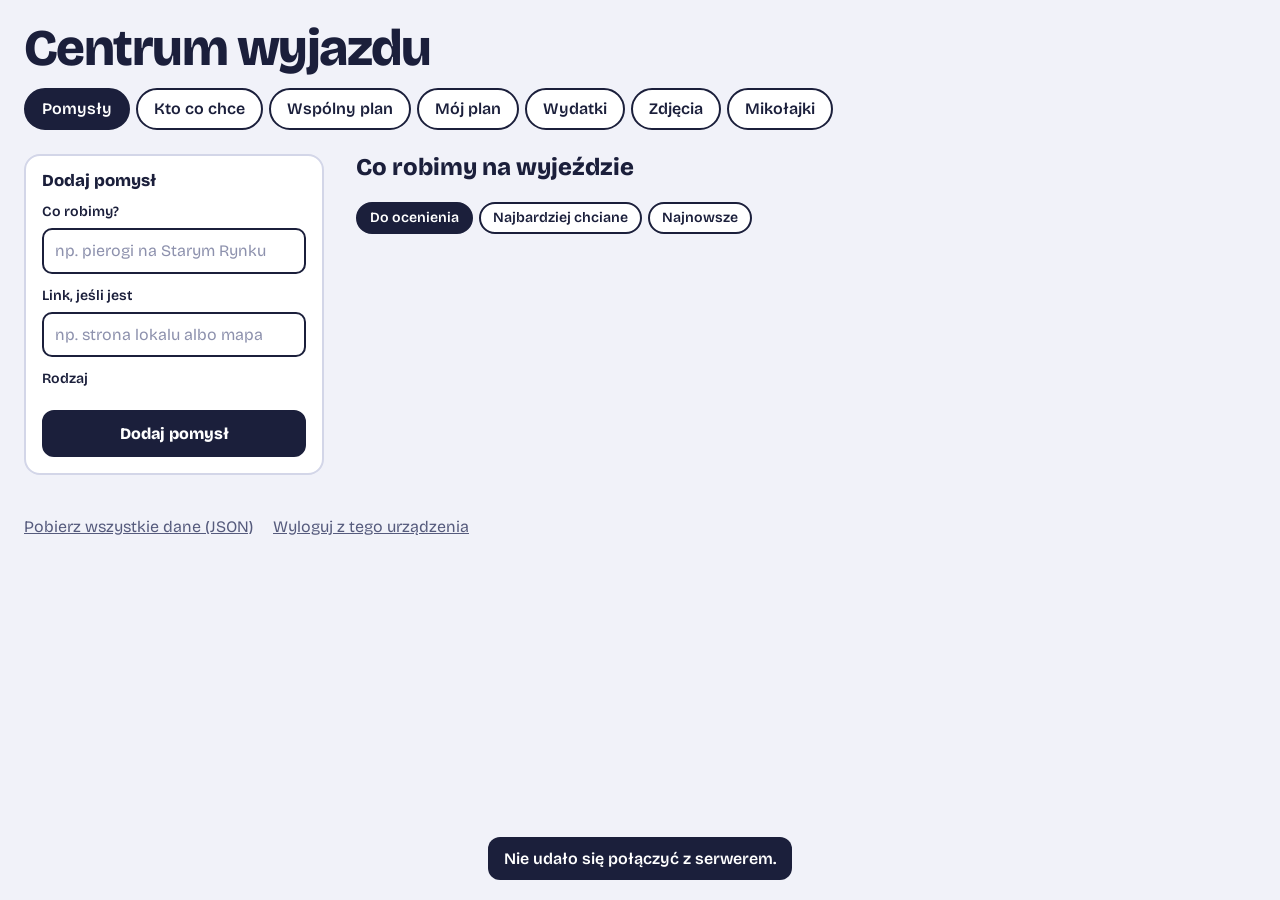
==== commit 84ad9105: "Mikołajki: zapisy z paczkomatem i szyfrowane losowanie" ====
--- a/public/index.html
+++ b/public/index.html
@@ -22,6 +22,7 @@
     <button type="button" data-view="moj" aria-pressed="false">Mój plan</button>
     <button type="button" data-view="wydatki" aria-pressed="false">Wydatki</button>
     <button type="button" data-view="zdjecia" aria-pressed="false">Zdjęcia</button>
+    <button type="button" data-view="mikolaj" aria-pressed="false">Mikołajki</button>
   </nav>
   <button type="button" id="me-chip" class="me" title="Zmień osobę"></button>
 </header>
@@ -150,6 +151,48 @@
       <div id="media-list" class="media-list"></div>
     </details>
   </section>
+
+  <section id="view-mikolaj" class="santa-view" hidden>
+    <h2>Mikołajki</h2>
+    <p id="santa-summary" class="hint"></p>
+    <div id="santa-status"></div>
+
+    <form id="santa-restore" class="add santa-form" autocomplete="off" hidden>
+      <h3>Klucz z innego urządzenia</h3>
+      <p class="where-hint">Zapisano cię na innym urządzeniu. Otwórz tutaj link z kluczem albo wklej go poniżej.</p>
+      <label for="santa-code">Link albo kod klucza</label>
+      <input id="santa-code" required>
+      <button type="submit" class="btn">Użyj klucza</button>
+    </form>
+
+    <form id="santa-form" class="add santa-form" hidden>
+      <h3 id="santa-form-title">Zapisz się</h3>
+      <label for="santa-phone">Telefon</label>
+      <input id="santa-phone" name="phone" type="tel" inputmode="tel" autocomplete="tel-national" maxlength="16" placeholder="np. 600 123 456" required>
+      <label for="santa-fullname">Imię i nazwisko na paczkę</label>
+      <input id="santa-fullname" name="fullName" autocomplete="name" maxlength="60">
+      <label for="santa-email">E-mail, jeśli chcesz (InPost czasem o niego prosi)</label>
+      <input id="santa-email" name="email" type="email" autocomplete="email" maxlength="80">
+      <fieldset>
+        <legend>Paczkomat</legend>
+        <input type="hidden" name="locker">
+        <input type="hidden" name="lockerAddress">
+        <div id="santa-locker-chosen" class="santa-chosen"></div>
+        <div class="where-row">
+          <input id="santa-locker-q" maxlength="40" placeholder="kod paczkomatu, kod pocztowy albo miasto" aria-label="Szukaj paczkomatu">
+          <button type="button" id="santa-locker-search" class="btn-line">Szukaj</button>
+        </div>
+        <button type="button" id="santa-locker-near" class="linklike">Pokaż paczkomaty w pobliżu</button>
+        <div id="santa-locker-results" class="santa-lockers"></div>
+      </fieldset>
+      <label for="santa-wish">Wskazówka dla Mikołaja, jeśli chcesz</label>
+      <textarea id="santa-wish" name="wish" maxlength="300" rows="3" placeholder="np. lubię herbatę, nie piję kawy"></textarea>
+      <button type="submit" id="santa-submit" class="btn">Zapisz się</button>
+    </form>
+
+    <h2>Na liście <small id="santa-count" class="muted"></small></h2>
+    <div id="santa-people" class="santa-people"></div>
+  </section>
 </main>
 
 <footer>
--- a/public/style.css
+++ b/public/style.css
@@ -153,12 +153,13 @@
 }
 .add h3 { margin-bottom: 6px; }
 label, legend { font-size: 0.88rem; font-weight: 600; padding: 0; }
-input {
+input, textarea {
   width: 100%; padding: 9px 11px;
   border: 2px solid var(--ink); border-radius: 10px; background: var(--paper);
   margin-bottom: 6px;
 }
-input::placeholder { color: #8d91ad; }
+input::placeholder, textarea::placeholder { color: #8d91ad; }
+textarea { font: inherit; resize: vertical; }
 fieldset { border: 0; padding: 0; margin: 0 0 8px; min-width: 0; }
 .cats { display: flex; flex-wrap: wrap; gap: 6px; margin-top: 6px; }
 .cats label {
@@ -411,6 +412,50 @@
 .dialog-actions { display: flex; gap: 8px; margin-top: 4px; }
 .dialog-actions > * { flex: 1; min-height: 44px; }
 .own-actions { display: flex; gap: 6px; }
+
+/* ---------- mikołajki ---------- */
+.santa-view { max-width: 720px; }
+.santa-form { position: static; margin-bottom: 24px; border: 2px solid var(--line); }
+.santa-form .where-row { margin-top: 6px; }
+.santa-form .where-row .btn-line { flex: none; }
+.santa-form .linklike { margin: 8px 0 4px; align-self: flex-start; }
+.santa-chosen { padding: 9px 11px; border-radius: 10px; background: color-mix(in srgb, var(--c-inne) 30%, white); margin-top: 6px; overflow-wrap: anywhere; }
+.santa-lockers { display: flex; flex-direction: column; gap: 6px; margin-top: 6px; }
+.santa-locker {
+  display: grid; grid-template-columns: auto minmax(0, 1fr); gap: 2px 10px; text-align: left;
+  border: 2px solid var(--line); border-radius: 10px; background: var(--paper); padding: 8px 10px;
+}
+.santa-locker:hover { border-color: var(--ink); }
+.santa-locker small { grid-column: 2; color: var(--ink-soft); }
+.santa-box {
+  display: flex; flex-wrap: wrap; gap: 10px; align-items: center; justify-content: space-between;
+  background: var(--paper); border: 2px solid var(--line); border-radius: 14px; padding: 12px 14px; margin-bottom: 16px;
+}
+.santa-box span { flex: 1 1 260px; }
+.santa-box .mini { border-color: var(--ink); background: var(--paper); padding: 5px 12px; }
+.santa-ok { border-color: var(--ink); box-shadow: 4px 4px 0 var(--ink); }
+.santa-admin { border-style: dashed; }
+.santa-key { margin: -4px 0 16px; }
+.santa-key summary { font-size: 1.05rem; }
+.santa-key .where-hint { margin: 6px 0 10px; max-width: 60ch; }
+.santa-card {
+  background: var(--paper); border: 2px solid var(--ink); border-radius: 14px; box-shadow: 4px 4px 0 var(--ink);
+  padding: 14px 16px; margin-bottom: 16px;
+}
+.santa-card h3 { display: flex; align-items: center; gap: 10px; font-size: 1.5rem; margin: 4px 0 10px; }
+.santa-card dl { display: grid; grid-template-columns: auto minmax(0, 1fr); gap: 8px 14px; margin: 0 0 12px; }
+.santa-card dt { color: var(--ink-soft); font-weight: 600; font-size: 0.9rem; padding-top: 3px; }
+.santa-card dd { margin: 0; display: flex; gap: 8px; align-items: flex-start; justify-content: space-between; overflow-wrap: anywhere; }
+.santa-card dd small { display: block; color: var(--ink-soft); }
+.santa-card a { color: var(--ink); }
+.santa-card .mini { border-color: var(--ink); background: var(--paper); padding: 3px 10px; flex: none; }
+.santa-people { display: flex; flex-wrap: wrap; gap: 8px; }
+.santa-person {
+  display: inline-flex; align-items: center; gap: 8px;
+  background: var(--paper); border: 2px solid var(--line); border-radius: 999px; padding: 4px 6px 4px 4px;
+}
+.santa-person span { padding-right: 6px; }
+.santa-person .mini { border-color: var(--ink); background: var(--paper); padding: 2px 10px; }
 
 /* ---------- zdjęcia ---------- */
 .media-view { max-width: 720px; }
